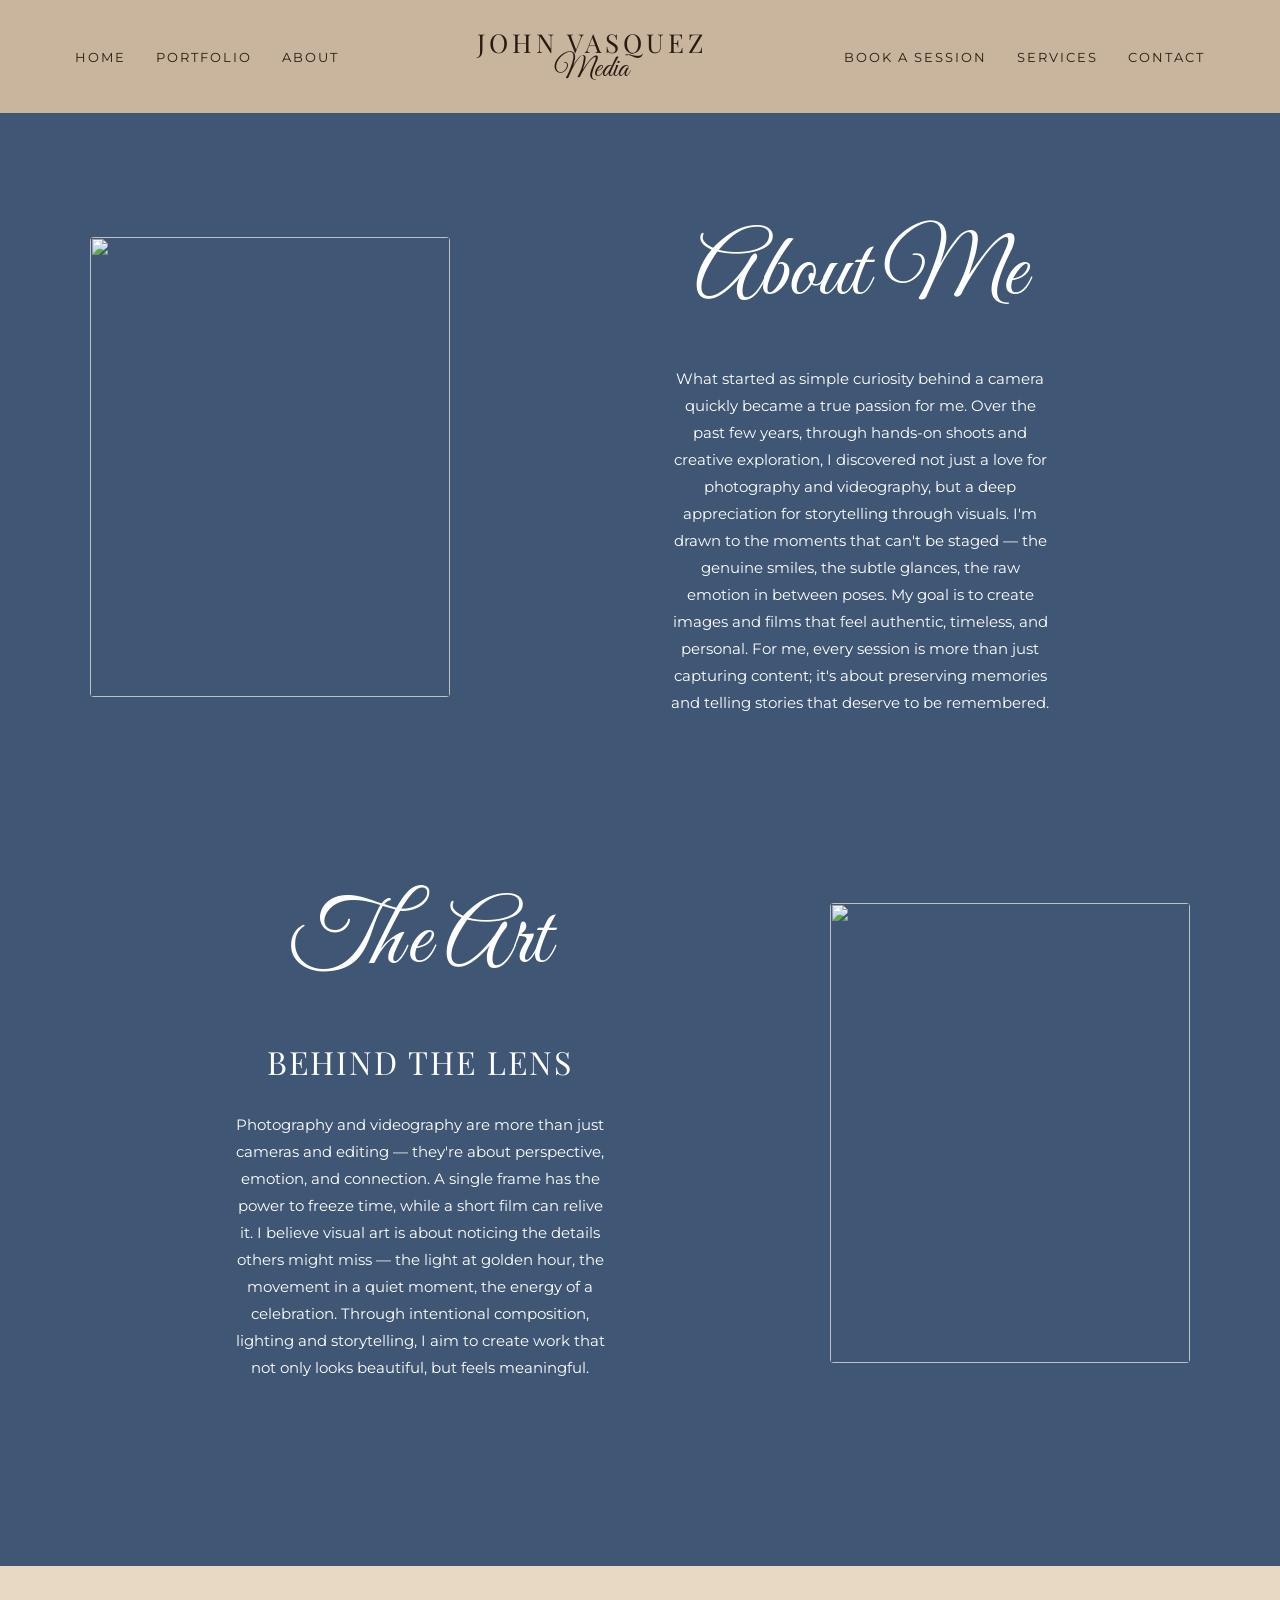
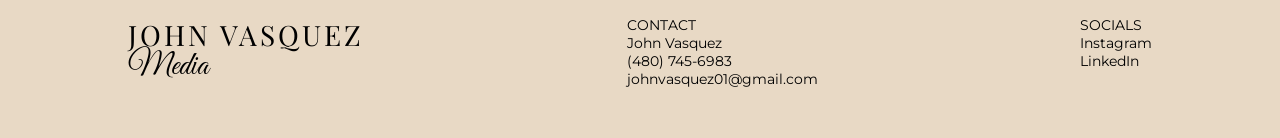
==== about.html @ 46a97590 "Add files via upload" ====
<!DOCTYPE html>
<html lang="en">

<head>

<meta charset="UTF-8">
<meta name="viewport" content="width=device-width, initial-scale=1.0">

<title>About | JOHN VASQUEZ Media</title>

<link href="https://fonts.googleapis.com/css2?family=Montserrat:wght@300;400&family=Playfair+Display:wght@400;500&family=Great+Vibes&display=swap" rel="stylesheet">

<link rel="stylesheet" href="style.css">

</head>

<body>



<div class="nav-solid">

<div class="nav-left">

<a href="index.html">HOME</a>
<a href="portfolio.html">PORTFOLIO</a>
<a href="about.html">ABOUT</a>

</div>


<div class="logo">

<div class="logo-top">
JOHN VASQUEZ
</div>

<div class="logo-bottom">
Media
</div>

</div>


<div class="nav-right">

<a href="contact.html">BOOK A SESSION</a>
<a href="index.html#services">SERVICES</a>
<a href="contact.html">CONTACT</a>

</div>

</div>




<section class="about-section">


<div class="about-container">



<div class="about-row">

<img src="john.jpg" class="about-img">


<div class="about-text">

<div class="script-title">
About Me
</div>


<p>

What started as simple curiosity behind a camera quickly became a true passion for me. Over the past few years, through hands-on shoots and creative exploration, I discovered not just a love for photography and videography, but a deep appreciation for storytelling through visuals.

I'm drawn to the moments that can't be staged — the genuine smiles, the subtle glances, the raw emotion in between poses. My goal is to create images and films that feel authentic, timeless, and personal.

For me, every session is more than just capturing content; it's about preserving memories and telling stories that deserve to be remembered.

</p>


</div>

</div>




<div class="about-row">


<div class="about-text">

<div class="script-title">
The Art
</div>

<div class="lens-title">
BEHIND THE LENS
</div>


<p>

Photography and videography are more than just cameras and editing — they're about perspective, emotion, and connection.

A single frame has the power to freeze time, while a short film can relive it. I believe visual art is about noticing the details others might miss — the light at golden hour, the movement in a quiet moment, the energy of a celebration.

Through intentional composition, lighting and storytelling, I aim to create work that not only looks beautiful, but feels meaningful.

</p>


</div>


<img src="john2.jpg" class="about-img">


</div>


</div>

</section>



<!-- FOOTER -->

<footer>

<div>

<div class="footer-logo-top">
JOHN VASQUEZ
</div>

<div class="footer-logo-bottom">
Media
</div>

</div>


<div>

<div>CONTACT</div>

<div>John Vasquez</div>

<div>(480) 745-6983</div>

<div>johnvasquez01@gmail.com</div>

</div>


<div>

<div>SOCIALS</div>

Instagram<br>
LinkedIn

</div>

</footer>


</body>
</html>
---- style.css ----
*{
margin:0;
padding:0;
box-sizing:border-box;
}

body{
font-family:'Montserrat',sans-serif;
}



/* NAVIGATION HERO (HOME PAGE) */

.nav{
position:absolute;
top:0;
width:100%;
display:flex;
justify-content:space-between;
align-items:center;
padding:30px 60px;
color:#2a1b12;
z-index:10;
}

.nav a{
color:#2a1b12;
text-decoration:none;
margin:0 15px;
font-size:13px;
letter-spacing:2px;
font-weight:400;
}

.nav-left,
.nav-right{
display:flex;
}

.logo{
text-align:center;
color:#2a1b12;
}

.logo-top{
font-family:'Playfair Display',serif;
font-size:26px;
letter-spacing:4px;
}

.logo-bottom{
font-family:'Great Vibes',cursive;
font-size:30px;
margin-top:-10px;
}



/* SOLID NAV (OTHER PAGES) */

.nav-solid{
background:#c9b59e;
display:flex;
justify-content:space-between;
align-items:center;
padding:25px 60px;
position:sticky;
top:0;
z-index:20;
}

.nav-solid a{
color:#2a1b12;
text-decoration:none;
margin:0 15px;
font-size:13px;
letter-spacing:2px;
font-weight:400;
}



/* HERO HOME */

.hero{
position:relative;
height:100vh;
overflow:hidden;
}

.hero-video{
position:absolute;
width:100%;
height:100%;
object-fit:cover;
}



/* HOME ABOUT SECTION */

.about{
background:#8a6a4f;
color:#f4ede4;
padding:90px 0;
overflow:hidden;
}

.about-title{
text-align:center;
font-family:'Playfair Display';
font-size:38px;
margin-bottom:50px;
}

.about-title span{
font-family:'Great Vibes';
font-size:44px;
}

.slider{
width:100vw;
overflow:hidden;
margin-bottom:50px;
}

.slide-track{
display:flex;
width:max-content;
animation:scroll 90s linear infinite;
}

.slide-track img{
height:260px;
width:auto;
object-fit:contain;
}

@keyframes scroll{
0%{transform:translateX(0);}
100%{transform:translateX(-50%);}
}

.about-text{
max-width:900px;
margin:auto;
text-align:center;
font-size:13px;
line-height:1.8;
padding:0 10%;
}

.about-text p{
margin-bottom:25px;
}



/* SERVICES */

.services{
display:flex;
}

.service{
position:relative;
width:33.33%;
}

.service img{
width:100%;
height:380px;
object-fit:cover;
}

.service-overlay{
position:absolute;
top:50%;
left:50%;
transform:translate(-50%,-50%);
color:white;
font-size:22px;
letter-spacing:4px;
}



/* PORTFOLIO PAGE */

.portfolio-hero{
position:relative;
height:520px;
overflow:hidden;
}

.portfolio-hero img{
width:100%;
height:100%;
object-fit:cover;
}

.portfolio-title{
position:absolute;
bottom:-20px;
left:50%;
transform:translateX(-50%);
font-family:'Great Vibes';
font-size:90px;
color:white;
}

.portfolio-section{
background:#3a2f2b;
color:white;
padding:70px 10%;
}

.portfolio-section h2{
margin:40px 0 20px 0;
letter-spacing:2px;
font-weight:400;
}

.portrait-grid,
.wedding-grid,
.commercial-grid{
display:flex;
gap:25px;
flex-wrap:wrap;
}

.portrait-grid img,
.wedding-grid img,
.commercial-grid img{
width:220px;
height:220px;
object-fit:cover;
border-radius:50%;
}



/* CONTACT PAGE */

.contact-page{

background-image:url("background.jpg");
background-size:cover;
background-position:center;

padding-top:160px;
padding-bottom:120px;
min-height:100vh;

}

.contact-box{

width:480px;
margin:auto;

background:#4f739b;

padding:50px;

border-radius:30px;

color:white;

}

.contact-title{
text-align:center;
font-family:'Great Vibes';
font-size:56px;
margin-bottom:30px;
}

form input,
form textarea{

width:100%;

background:transparent;

border:none;

border-bottom:1px solid white;

margin-bottom:25px;

padding:10px 0;

color:white;

}

.name-row{
display:flex;
gap:20px;
}

textarea{
height:140px;
resize:none;
}

button{

display:block;

margin:auto;

background:#9c7759;

border:none;

color:white;

padding:12px 35px;

margin-top:20px;

}



/* ABOUT PAGE */

.about-section{

background:#3f5674;
padding:80px 0 40px 0;

}

.about-container{

width:1100px;
margin:auto;
color:white;

}

.about-row{

display:flex;
align-items:center;
justify-content:space-between;
margin-bottom:120px;
gap:80px;

}

.about-img{

width:360px;
height:460px;
object-fit:cover;
border-radius:4px;

}

.about-text{

width:600px;
text-align:center;

}

.script-title{

font-family:'Great Vibes';
font-size:90px;
margin-bottom:10px;

}

.lens-title{

font-family:'Playfair Display';
font-size:32px;
letter-spacing:2px;
margin-bottom:20px;

}

.about-text p{

font-size:15px;
line-height:1.8;

}



/* FOOTER */

footer{

background:#e8d9c5;
display:flex;
justify-content:space-between;
padding:50px 10%;
font-size:14px;

}

.footer-logo-top{

font-family:'Playfair Display';
letter-spacing:3px;
font-size:28px;

}

.footer-logo-bottom{

font-family:'Great Vibes';
font-size:32px;
margin-top:-6px;

}

footer a{

display:block;
color:black;
text-decoration:none;
margin-top:8px;

}



/* MOBILE */

@media(max-width:1000px){

.nav{
flex-direction:column;
gap:15px;
}

.nav-solid{
flex-direction:column;
gap:15px;
}

.slide-track img{
height:180px;
}

.services{
flex-direction:column;
}

.service{
width:100%;
}

footer{
flex-direction:column;
gap:25px;
}

.contact-box{
width:90%;
}

.name-row{
flex-direction:column;
}

.about-container{
width:90%;
}

.about-row{
flex-direction:column;
text-align:center;
}

.about-text{
width:100%;
}

}
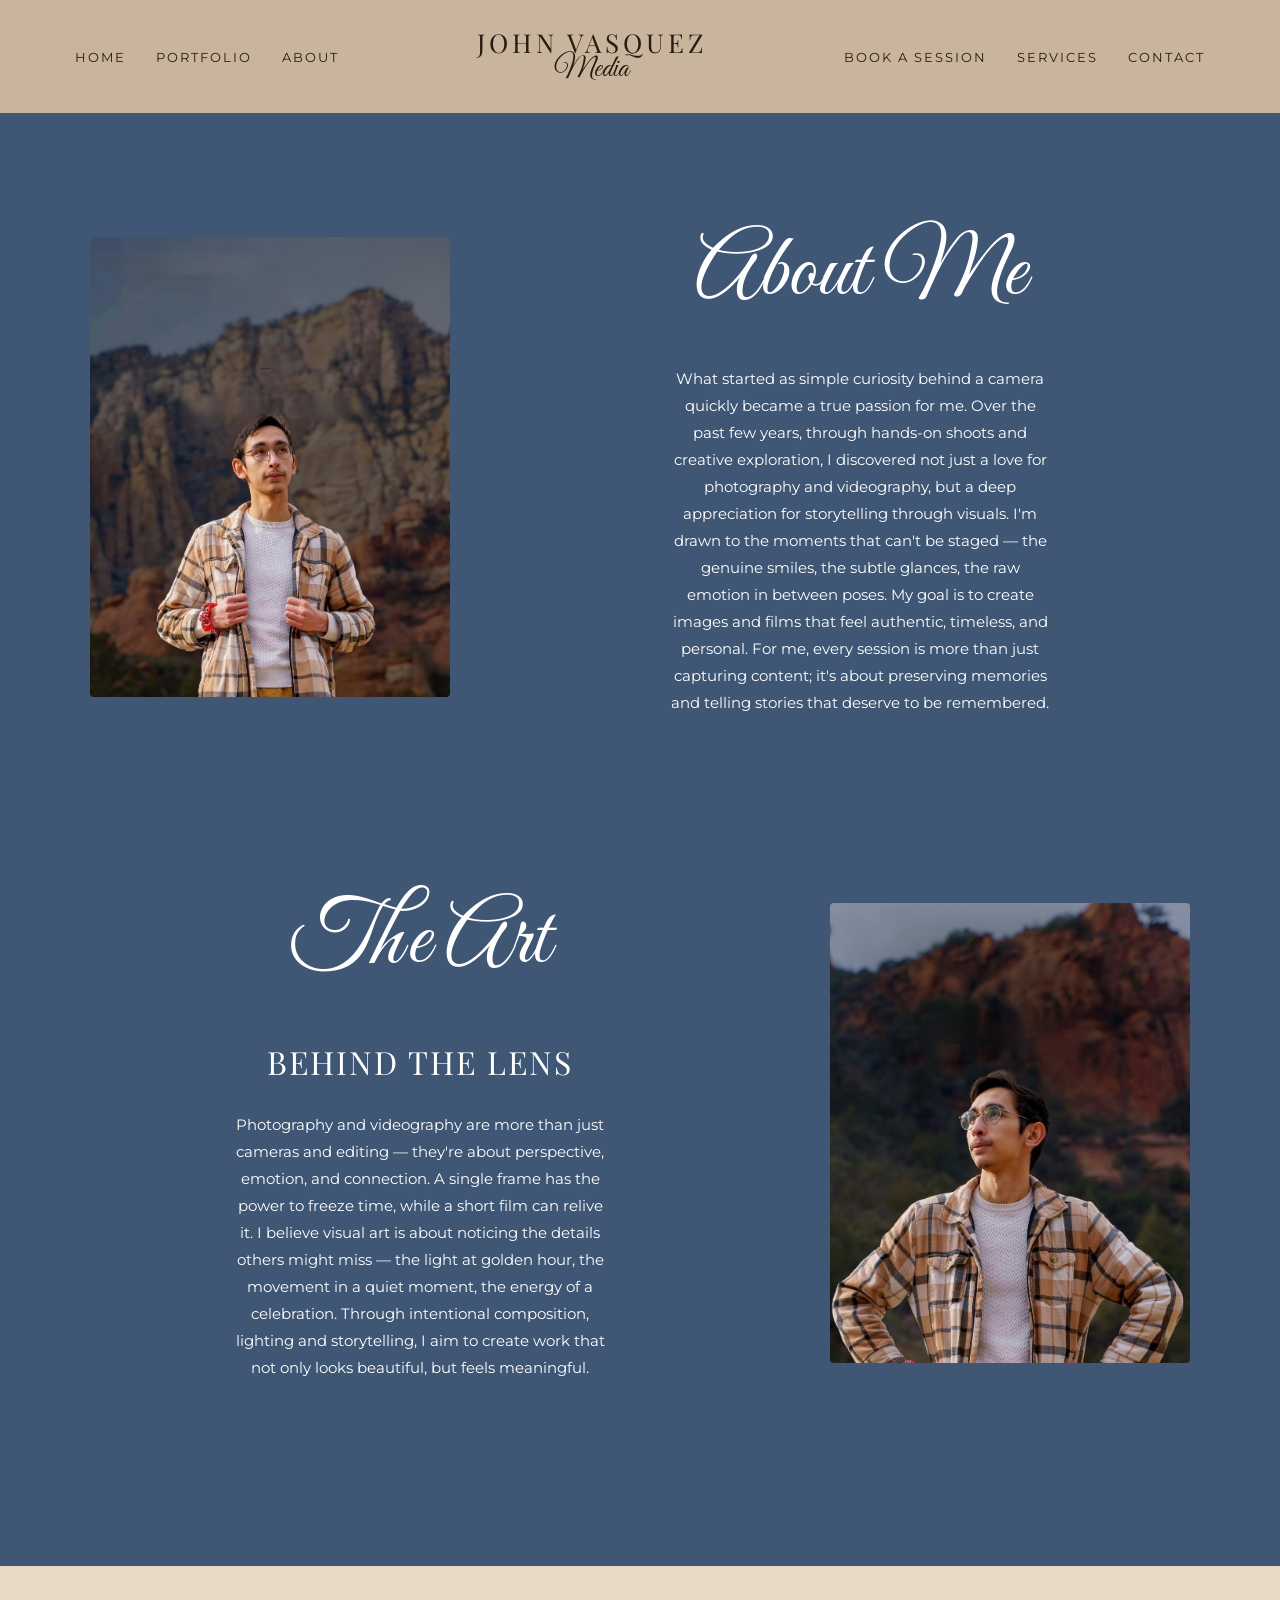
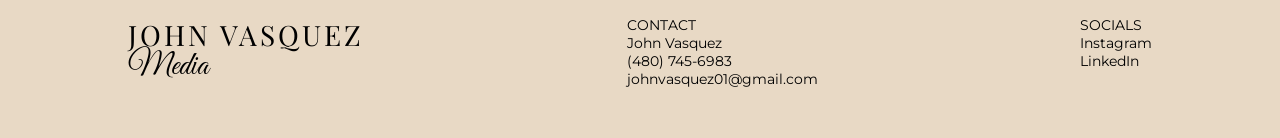
==== commit 367d800e: "Add files via upload" ====
--- a/about.html
+++ b/about.html
@@ -44,8 +44,8 @@
 
 <div class="nav-right">
 
-<a href="contact.html">BOOK A SESSION</a>
-<a href="index.html#services">SERVICES</a>
+<a href="book.html">BOOK A SESSION</a>
+<a href="services.html">SERVICES</a>
 <a href="contact.html">CONTACT</a>
 
 </div>
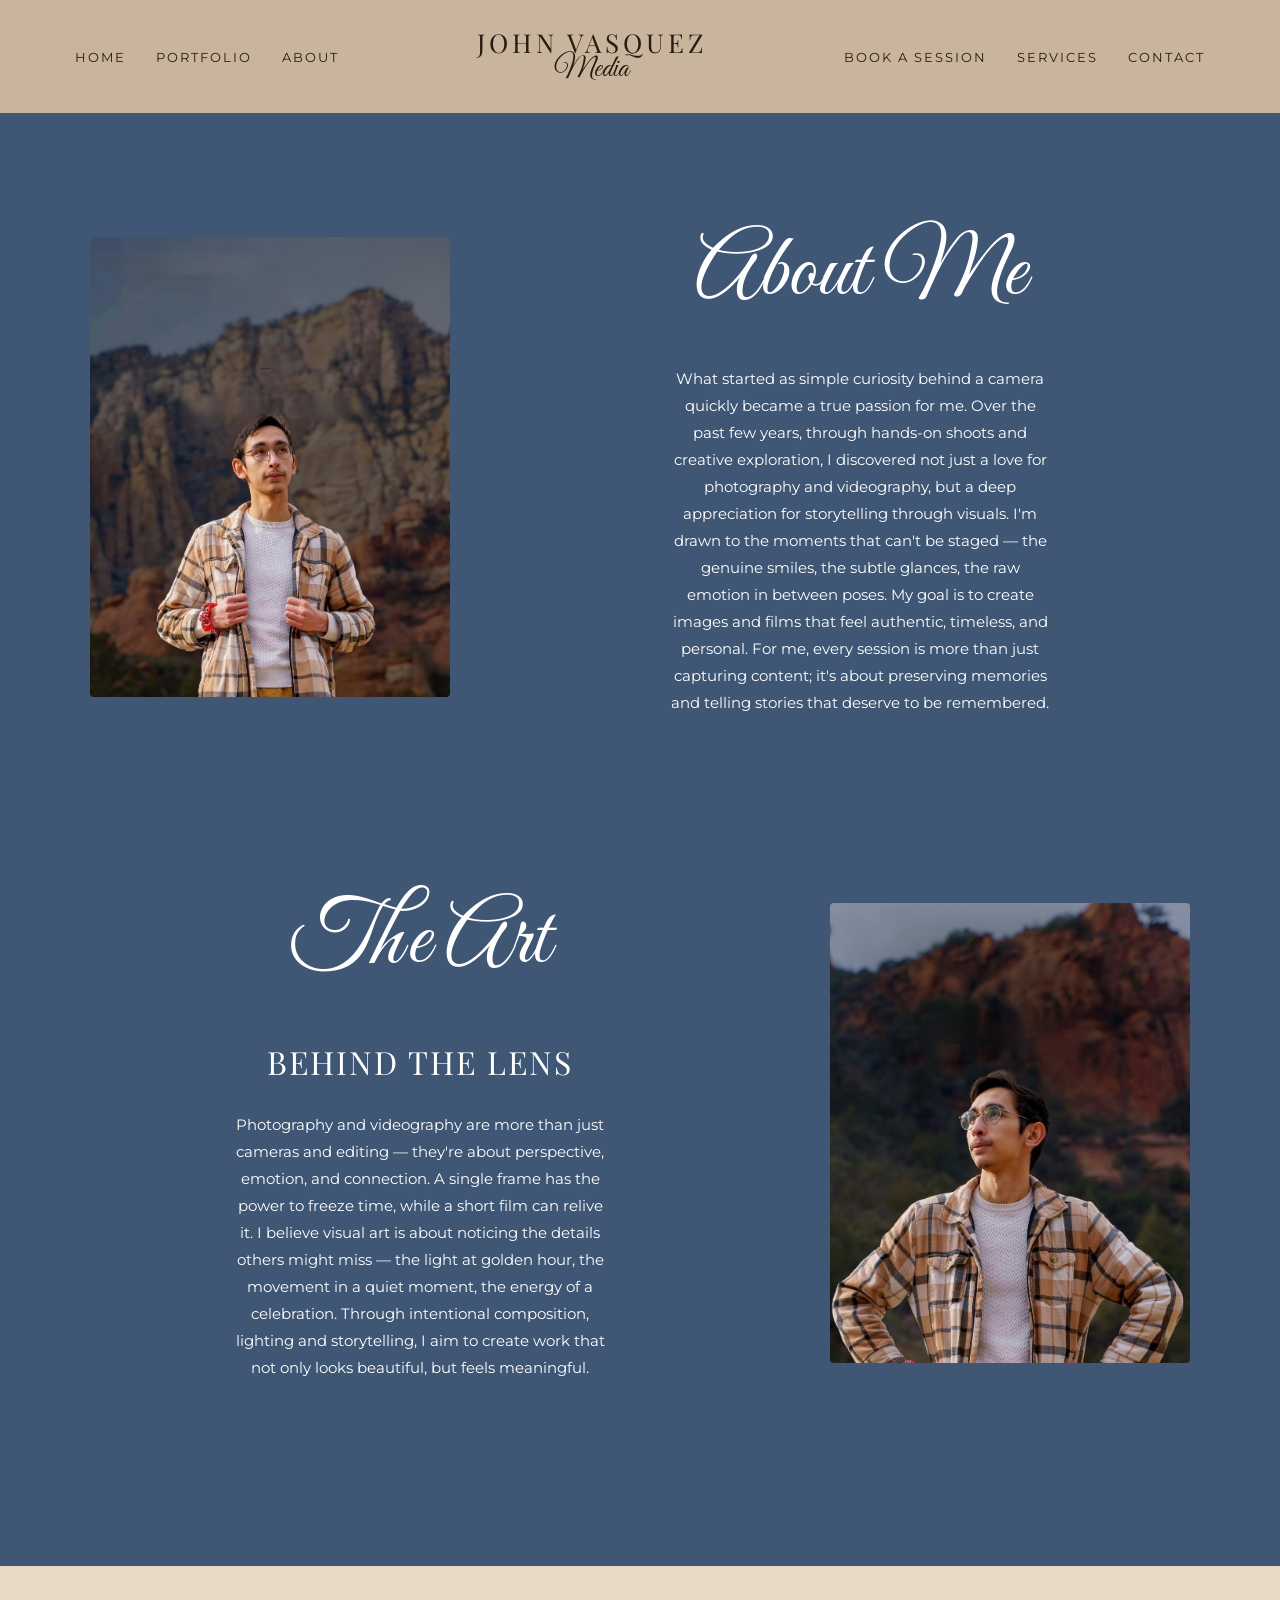
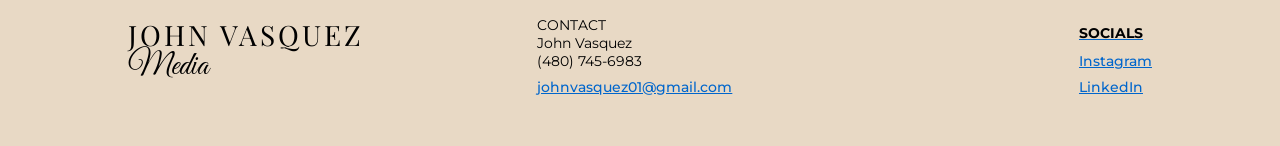
==== commit 9fdf61a6: "Add files via upload" ====
--- a/about.html
+++ b/about.html
@@ -157,6 +157,8 @@
 
 <div>(480) 745-6983</div>
 
+<a href="mailto:johnvasquezmedia@gmail.com">
+
 <div>johnvasquez01@gmail.com</div>
 
 </div>
@@ -164,10 +166,15 @@
 
 <div>
 
-<div>SOCIALS</div>
+<div class="footer-title">SOCIALS</div>
 
-Instagram<br>
+<a href="https://instagram.com/johnvasquezmedia" target="_blank">
+Instagram
+</a>
+
+<a href="https://linkedin.com/in/johnbenjaminvasquez" target="_blank">
 LinkedIn
+</a>
 
 </div>
 
--- a/style.css
+++ b/style.css
@@ -157,7 +157,7 @@
 
 
 
-/* SERVICES */
+/* SERVICES STRIP (HOME PAGE) */
 
 .services{
 display:flex;
@@ -245,7 +245,7 @@
 
 .contact-page{
 
-background-image:url("background.jpg");
+background-image:url("ride2.jpg");
 background-size:cover;
 background-position:center;
 
@@ -329,107 +329,798 @@
 /* ABOUT PAGE */
 
 .about-section{
-
 background:#3f5674;
 padding:80px 0 40px 0;
-
 }
 
 .about-container{
-
 width:1100px;
 margin:auto;
 color:white;
-
 }
 
 .about-row{
-
 display:flex;
 align-items:center;
 justify-content:space-between;
 margin-bottom:120px;
 gap:80px;
-
 }
 
 .about-img{
-
 width:360px;
 height:460px;
 object-fit:cover;
 border-radius:4px;
-
 }
 
 .about-text{
-
 width:600px;
 text-align:center;
-
 }
 
 .script-title{
-
 font-family:'Great Vibes';
 font-size:90px;
 margin-bottom:10px;
-
 }
 
 .lens-title{
-
 font-family:'Playfair Display';
 font-size:32px;
 letter-spacing:2px;
 margin-bottom:20px;
-
 }
 
 .about-text p{
-
 font-size:15px;
 line-height:1.8;
-
-}
+}
+
+
+
+/* BOOK PAGE */
+
+body{
+background-size:cover;
+background-position:center;
+min-height:100vh;
+}
+
+.book-box{
+width:520px;
+margin:160px auto;
+background:#3a2f2b;
+padding:60px;
+border-radius:35px;
+color:white;
+}
+
+.book-title{
+text-align:center;
+font-family:'Great Vibes';
+font-size:60px;
+margin-bottom:40px;
+}
+
+.book-box input,
+.book-box textarea,
+.book-box select{
+width:100%;
+background:transparent;
+border:none;
+border-bottom:1px solid white;
+margin-bottom:28px;
+padding:10px 0;
+color:white;
+font-size:14px;
+}
+
+.book-box select option{
+color:black;
+}
+
+.book-button{
+display:block;
+margin:auto;
+background:#9c7759;
+border:none;
+color:white;
+padding:14px 40px;
+margin-top:20px;
+cursor:pointer;
+}
+
+
+
+/* SERVICES PAGE */
+
+.services-hero{
+position:relative;
+height:450px;
+overflow:hidden;
+}
+
+.services-hero img{
+width:100%;
+height:100%;
+object-fit:cover;
+}
+
+.service-script{
+position:absolute;
+top:50%;
+left:50%;
+transform:translate(-50%,-50%);
+font-family:'Great Vibes',cursive;
+font-size:90px;
+color:#f4ede4;
+z-index:3;
+}
+
+.services-hero .nav a,
+.services-hero .logo{
+color:#f4ede4;
+}
+
+.services-page{
+background:#3a2f2b;
+padding:80px 0;
+color:white;
+}
+
+.table-title{
+text-align:center;
+letter-spacing:3px;
+font-size:22px;
+margin-bottom:30px;
+}
+
+.price-table{
+width:900px;
+margin:auto;
+border-collapse:collapse;
+margin-bottom:80px;
+}
+
+.price-table th{
+font-weight:400;
+letter-spacing:2px;
+padding:18px;
+border-bottom:1px solid white;
+}
+
+.price-table td{
+padding:16px;
+text-align:center;
+border-bottom:1px solid #777;
+}
+
+.price-table tr:hover{
+background:#4a3c36;
+}
+
+.polaroid-area{
+width:1200px;
+margin:auto;
+height:700px;
+position:relative;
+}
+
+.polaroid{
+position:absolute;
+background:white;
+padding:15px 15px 55px 15px;
+width:260px;
+box-shadow:0 12px 25px rgba(0,0,0,.4);
+}
+
+.polaroid img{
+width:100%;
+height:300px;
+object-fit:cover;
+}
+
+.p1{top:0;left:80px;transform:rotate(-8deg);}
+.p2{top:60px;left:300px;transform:rotate(6deg);}
+.p3{top:0;left:580px;transform:rotate(-5deg);}
+.p4{top:60px;left:860px;transform:rotate(7deg);}
+.p5{top:350px;left:150px;transform:rotate(5deg);}
+.p6{top:400px;left:500px;transform:rotate(-6deg);}
+.p7{top:350px;left:850px;transform:rotate(4deg);}
 
 
 
 /* FOOTER */
 
 footer{
-
 background:#e8d9c5;
 display:flex;
 justify-content:space-between;
 padding:50px 10%;
 font-size:14px;
-
 }
 
 .footer-logo-top{
-
 font-family:'Playfair Display';
 letter-spacing:3px;
 font-size:28px;
-
 }
 
 .footer-logo-bottom{
-
 font-family:'Great Vibes';
 font-size:32px;
 margin-top:-6px;
-
+}
+
+*{
+margin:0;
+padding:0;
+box-sizing:border-box;
+}
+
+body{
+font-family:'Montserrat',sans-serif;
+}
+
+
+
+/* NAVIGATION HERO (HOME PAGE) */
+
+.nav{
+position:absolute;
+top:0;
+width:100%;
+display:flex;
+justify-content:space-between;
+align-items:center;
+padding:30px 60px;
+color:#2a1b12;
+z-index:10;
+}
+
+.nav a{
+color:#2a1b12;
+text-decoration:none;
+margin:0 15px;
+font-size:13px;
+letter-spacing:2px;
+font-weight:400;
+}
+
+.nav-left,
+.nav-right{
+display:flex;
+}
+
+.logo{
+text-align:center;
+color:#2a1b12;
+}
+
+.logo-top{
+font-family:'Playfair Display',serif;
+font-size:26px;
+letter-spacing:4px;
+}
+
+.logo-bottom{
+font-family:'Great Vibes',cursive;
+font-size:30px;
+margin-top:-10px;
+}
+
+
+
+/* SOLID NAV (OTHER PAGES) */
+
+.nav-solid{
+background:#c9b59e;
+display:flex;
+justify-content:space-between;
+align-items:center;
+padding:25px 60px;
+position:sticky;
+top:0;
+z-index:20;
+}
+
+.nav-solid a{
+color:#2a1b12;
+text-decoration:none;
+margin:0 15px;
+font-size:13px;
+letter-spacing:2px;
+font-weight:400;
+}
+
+
+
+/* HERO HOME */
+
+.hero{
+position:relative;
+height:100vh;
+overflow:hidden;
+}
+
+.hero-video{
+position:absolute;
+width:100%;
+height:100%;
+object-fit:cover;
+}
+
+
+
+/* HOME ABOUT SECTION */
+
+.about{
+background:#8a6a4f;
+color:#f4ede4;
+padding:90px 0;
+overflow:hidden;
+}
+
+.about-title{
+text-align:center;
+font-family:'Playfair Display';
+font-size:38px;
+margin-bottom:50px;
+}
+
+.about-title span{
+font-family:'Great Vibes';
+font-size:44px;
+}
+
+.slider{
+width:100vw;
+overflow:hidden;
+margin-bottom:50px;
+}
+
+.slide-track{
+display:flex;
+width:max-content;
+animation:scroll 90s linear infinite;
+}
+
+.slide-track img{
+height:260px;
+width:auto;
+object-fit:contain;
+}
+
+@keyframes scroll{
+0%{transform:translateX(0);}
+100%{transform:translateX(-50%);}
+}
+
+.about-text{
+max-width:900px;
+margin:auto;
+text-align:center;
+font-size:13px;
+line-height:1.8;
+padding:0 10%;
+}
+
+.about-text p{
+margin-bottom:25px;
+}
+
+
+
+/* SERVICES STRIP (HOME PAGE) */
+
+.services{
+display:flex;
+}
+
+.service{
+position:relative;
+width:33.33%;
+}
+
+.service img{
+width:100%;
+height:380px;
+object-fit:cover;
+}
+
+.service-overlay{
+position:absolute;
+top:50%;
+left:50%;
+transform:translate(-50%,-50%);
+color:white;
+font-size:22px;
+letter-spacing:4px;
+}
+
+
+
+/* PORTFOLIO PAGE */
+
+.portfolio-hero{
+position:relative;
+height:520px;
+overflow:hidden;
+}
+
+.portfolio-hero img{
+width:100%;
+height:100%;
+object-fit:cover;
+}
+
+.portfolio-title{
+position:absolute;
+bottom:-20px;
+left:50%;
+transform:translateX(-50%);
+font-family:'Great Vibes';
+font-size:90px;
+color:white;
+}
+
+.portfolio-section{
+background:#3a2f2b;
+color:white;
+padding:70px 10%;
+}
+
+.portfolio-section h2{
+margin:40px 0 20px 0;
+letter-spacing:2px;
+font-weight:400;
+}
+
+.portrait-grid,
+.wedding-grid,
+.commercial-grid{
+display:flex;
+gap:25px;
+flex-wrap:wrap;
+}
+
+.portrait-grid img,
+.wedding-grid img,
+.commercial-grid img{
+width:220px;
+height:220px;
+object-fit:cover;
+border-radius:50%;
+}
+
+
+
+/* CONTACT PAGE */
+
+.contact-page{
+
+background-image:url("ride2.jpg");
+background-size:cover;
+background-position:center;
+
+padding-top:160px;
+padding-bottom:120px;
+min-height:100vh;
+
+}
+
+.contact-box{
+
+width:480px;
+margin:auto;
+
+background:#4f739b;
+
+padding:50px;
+
+border-radius:30px;
+
+color:white;
+
+}
+
+.contact-title{
+text-align:center;
+font-family:'Great Vibes';
+font-size:56px;
+margin-bottom:30px;
+}
+
+form input,
+form textarea{
+
+width:100%;
+
+background:transparent;
+
+border:none;
+
+border-bottom:1px solid white;
+
+margin-bottom:25px;
+
+padding:10px 0;
+
+color:white;
+
+}
+
+.name-row{
+display:flex;
+gap:20px;
+}
+
+textarea{
+height:140px;
+resize:none;
+}
+
+button{
+
+display:block;
+
+margin:auto;
+
+background:#9c7759;
+
+border:none;
+
+color:white;
+
+padding:12px 35px;
+
+margin-top:20px;
+
+}
+
+
+
+/* ABOUT PAGE */
+
+.about-section{
+background:#3f5674;
+padding:80px 0 40px 0;
+}
+
+.about-container{
+width:1100px;
+margin:auto;
+color:white;
+}
+
+.about-row{
+display:flex;
+align-items:center;
+justify-content:space-between;
+margin-bottom:120px;
+gap:80px;
+}
+
+.about-img{
+width:360px;
+height:460px;
+object-fit:cover;
+border-radius:4px;
+}
+
+.about-text{
+width:600px;
+text-align:center;
+}
+
+.script-title{
+font-family:'Great Vibes';
+font-size:90px;
+margin-bottom:10px;
+}
+
+.lens-title{
+font-family:'Playfair Display';
+font-size:32px;
+letter-spacing:2px;
+margin-bottom:20px;
+}
+
+.about-text p{
+font-size:15px;
+line-height:1.8;
+}
+
+
+
+/* BOOK PAGE */
+
+body{
+background-size:cover;
+background-position:center;
+min-height:100vh;
+}
+
+.book-box{
+width:520px;
+margin:160px auto;
+background:#3a2f2b;
+padding:60px;
+border-radius:35px;
+color:white;
+}
+
+.book-title{
+text-align:center;
+font-family:'Great Vibes';
+font-size:60px;
+margin-bottom:40px;
+}
+
+.book-box input,
+.book-box textarea,
+.book-box select{
+width:100%;
+background:transparent;
+border:none;
+border-bottom:1px solid white;
+margin-bottom:28px;
+padding:10px 0;
+color:white;
+font-size:14px;
+}
+
+.book-box select option{
+color:black;
+}
+
+.book-button{
+display:block;
+margin:auto;
+background:#9c7759;
+border:none;
+color:white;
+padding:14px 40px;
+margin-top:20px;
+cursor:pointer;
+}
+
+
+
+/* SERVICES PAGE */
+
+.services-hero{
+position:relative;
+height:450px;
+overflow:hidden;
+}
+
+.services-hero img{
+width:100%;
+height:100%;
+object-fit:cover;
+}
+
+.service-script{
+position:absolute;
+top:50%;
+left:50%;
+transform:translate(-50%,-50%);
+font-family:'Great Vibes',cursive;
+font-size:90px;
+color:#f4ede4;
+z-index:3;
+}
+
+.services-hero .nav a,
+.services-hero .logo{
+color:#f4ede4;
+}
+
+.services-page{
+background:#3a2f2b;
+padding:80px 0;
+color:white;
+}
+
+.table-title{
+text-align:center;
+letter-spacing:3px;
+font-size:22px;
+margin-bottom:30px;
+}
+
+.price-table{
+width:900px;
+margin:auto;
+border-collapse:collapse;
+margin-bottom:80px;
+}
+
+.price-table th{
+font-weight:400;
+letter-spacing:2px;
+padding:18px;
+border-bottom:1px solid white;
+}
+
+.price-table td{
+padding:16px;
+text-align:center;
+border-bottom:1px solid #777;
+}
+
+.price-table tr:hover{
+background:#4a3c36;
+}
+
+.polaroid-area{
+width:1200px;
+margin:auto;
+height:700px;
+position:relative;
+}
+
+.polaroid{
+position:absolute;
+background:white;
+padding:15px 15px 55px 15px;
+width:260px;
+box-shadow:0 12px 25px rgba(0,0,0,.4);
+}
+
+.polaroid img{
+width:100%;
+height:300px;
+object-fit:cover;
+}
+
+.p1{top:0;left:80px;transform:rotate(-8deg);}
+.p2{top:60px;left:300px;transform:rotate(6deg);}
+.p3{top:0;left:580px;transform:rotate(-5deg);}
+.p4{top:60px;left:860px;transform:rotate(7deg);}
+.p5{top:350px;left:150px;transform:rotate(5deg);}
+.p6{top:400px;left:500px;transform:rotate(-6deg);}
+.p7{top:350px;left:850px;transform:rotate(4deg);}
+
+
+
+/* FOOTER */
+
+footer{
+background:#e8d9c5;
+display:flex;
+justify-content:space-between;
+padding:50px 10%;
+font-size:14px;
+}
+
+.footer-logo-top{
+font-family:'Playfair Display';
+letter-spacing:3px;
+font-size:28px;
+}
+
+.footer-logo-bottom{
+font-family:'Great Vibes';
+font-size:32px;
+margin-top:-6px;
 }
 
 footer a{
-
 display:block;
+color:#0066cc;
+text-decoration:underline;
+margin-top:8px;
+font-weight:500;
+}
+
+.footer-title{
 color:black;
 text-decoration:none;
-margin-top:8px;
-
+font-weight:bold;
+margin-bottom:10px;
 }
 
 
@@ -438,52 +1129,176 @@
 
 @media(max-width:1000px){
 
-.nav{
-flex-direction:column;
-gap:15px;
-}
-
-.nav-solid{
-flex-direction:column;
-gap:15px;
-}
-
-.slide-track img{
-height:180px;
-}
-
-.services{
-flex-direction:column;
-}
-
-.service{
-width:100%;
-}
-
-footer{
-flex-direction:column;
-gap:25px;
-}
-
-.contact-box{
+.nav{flex-direction:column;gap:15px;}
+.nav-solid{flex-direction:column;gap:15px;}
+
+.slide-track img{height:180px;}
+
+.services{flex-direction:column;}
+.service{width:100%;}
+
+footer{flex-direction:column;gap:25px;}
+
+.contact-box{width:90%;}
+.name-row{flex-direction:column;}
+
+.about-container{width:90%;}
+.about-row{flex-direction:column;text-align:center;}
+.about-text{width:100%;}
+
+
+/* BOOK PAGE MOBILE */
+
+.book-box{
 width:90%;
-}
-
-.name-row{
-flex-direction:column;
-}
-
-.about-container{
+margin:120px auto;
+padding:40px;
+}
+
+.book-title{
+font-size:42px;
+}
+
+.book-button{
+width:100%;
+}
+
+
+
+/* SERVICES HERO MOBILE */
+
+.services-hero{
+height:300px;
+}
+
+.service-script{
+font-size:55px;
+}
+
+
+
+/* SERVICES TABLE MOBILE */
+
+.price-table{
+width:95%;
+font-size:12px;
+}
+
+.price-table th,
+.price-table td{
+padding:10px;
+}
+
+
+
+/* POLAROIDS MOBILE — CENTERED SHRUNK COLLAGE */
+
+.polaroid-area{
+
+width:1200px;
+height:700px;
+
+position:relative;
+
+left:50%;
+transform:translateX(-50%) scale(.35);
+
+transform-origin:top center;
+
+margin-top:20px;
+margin-bottom:-300px;
+
+}
+
+
+}
+
+
+
+/* MOBILE */
+
+@media(max-width:1000px){
+
+.nav{flex-direction:column;gap:15px;}
+.nav-solid{flex-direction:column;gap:15px;}
+
+.slide-track img{height:180px;}
+
+.services{flex-direction:column;}
+.service{width:100%;}
+
+footer{flex-direction:column;gap:25px;}
+
+.contact-box{width:90%;}
+.name-row{flex-direction:column;}
+
+.about-container{width:90%;}
+.about-row{flex-direction:column;text-align:center;}
+.about-text{width:100%;}
+
+
+/* BOOK PAGE MOBILE */
+
+.book-box{
 width:90%;
-}
-
-.about-row{
-flex-direction:column;
-text-align:center;
-}
-
-.about-text{
-width:100%;
-}
+margin:120px auto;
+padding:40px;
+}
+
+.book-title{
+font-size:42px;
+}
+
+.book-button{
+width:100%;
+}
+
+
+
+/* SERVICES HERO MOBILE */
+
+.services-hero{
+height:300px;
+}
+
+.service-script{
+font-size:55px;
+}
+
+
+
+/* SERVICES TABLE MOBILE */
+
+.price-table{
+width:95%;
+font-size:12px;
+}
+
+.price-table th,
+.price-table td{
+padding:10px;
+}
+
+
+
+/* POLAROIDS MOBILE — CENTERED SHRUNK COLLAGE */
+
+.polaroid-area{
+
+width:1200px;
+height:700px;
+
+position:relative;
+
+left:50%;
+transform:translateX(-50%) scale(.35);
+
+transform-origin:top center;
+
+margin-top:20px;
+margin-bottom:-300px;
+
+}
+
 
 }
